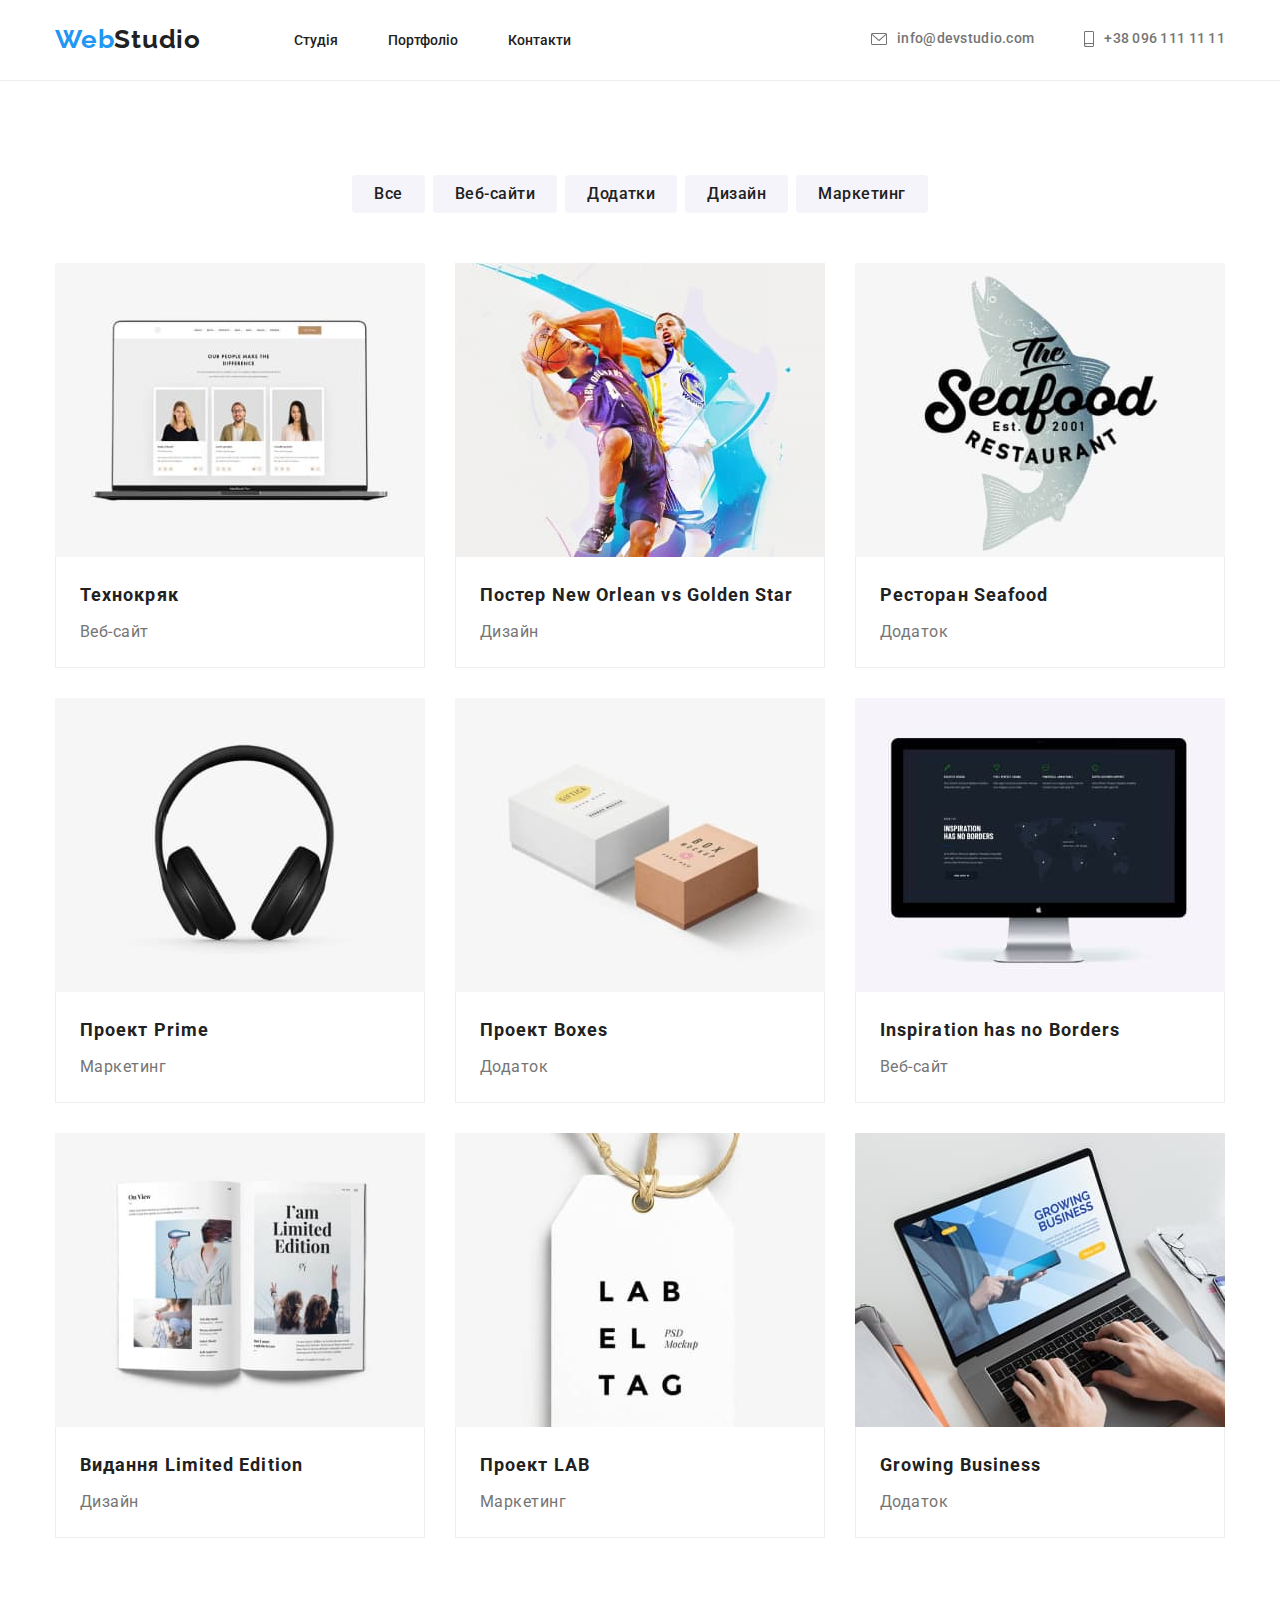
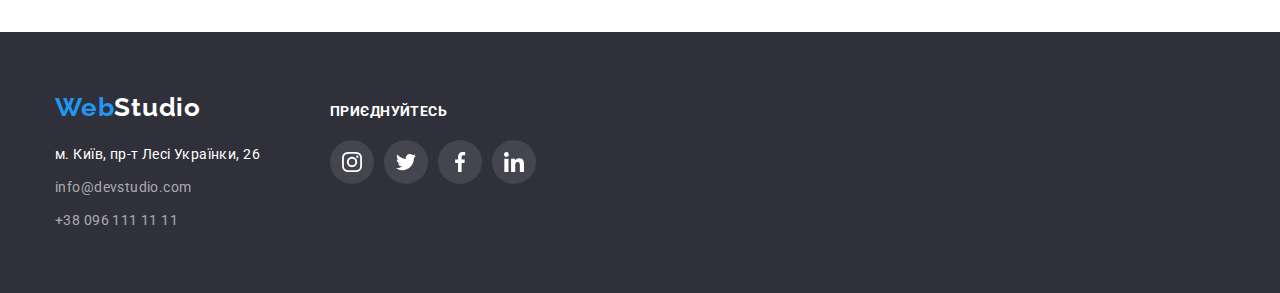
==== portfolio.html @ a6dc3de0 "copy files from hw 4" ====
<!DOCTYPE html>
<html lang="en">
<head>
    <meta charset="UTF-8">
    <meta http-equiv="X-UA-Compatible" content="IE=edge">
    <meta name="viewport" content="width=device-width, initial-scale=1.0">
    <title>WebStudio</title>
    <link rel="preconnect" href="https://fonts.googleapis.com">
    <link rel="preconnect" href="https://fonts.gstatic.com" crossorigin>
    <link href="https://fonts.googleapis.com/css2?family=Raleway:wght@700&family=Roboto:wght@400;500;700;900&display=swap"
        rel="stylesheet">
    <link rel="stylesheet" href="https://cdnjs.cloudflare.com/ajax/libs/modern-normalize/1.0.0/modern-normalize.min.css">
    <link rel="stylesheet" href="./css/styles.css">
</head>
<body>
    <!-- Шапка сторінки    -->
    <header class="header-section">
        <div class="container page-header">
            <a href="./index.html" class="main-title">Web<span class="title-textcolor">Studio</span></a>
            <nav class="navigation">
                <ul class="navigation-list">
                    <li class="nav-item"><a href="./index.html" class="navigation-link">Студія</a></li>
                    <li class="nav-item"><a href="./portfolio.html" class="navigation-link">Портфоліо</a></li>
                    <li class="nav-item"><a href="#" class="navigation-link">Контакти</a></li>
                </ul>
            </nav>
            <ul class="contact-header">
                <li class="nav-item">
                    <a href="mailto:info@devstudio.com" class="navigation-contact">
                        <svg class="icon-contact-header" width="16" height="12">
                            <use href="./images/icons.svg#icon-envelope"></use>
                        </svg>
                        info@devstudio.com
                    </a>
                </li>
                <li class="nav-item">
                    <a href="tel:+380961111111" class="navigation-contact">
                        <svg class="icon-contact-header" width="10" height="16">
                            <use href="./images/icons.svg#icon-smartphone"></use>
                        </svg>
                        +38 096 111 11 11
                    </a>
                </li>
            </ul>
        </div>
    </header>
    <!-- Основна частина сторінки    -->
    <main>
        <section class="section">
            <div class="container">
                <h1 class="visually-hidden">Проекти</h1>
                <ul class="button-list">
                    <li class="button-item"><button type="button" class="filtr-button">Все</button></li>
                    <li class="button-item"><button type="button" class="filtr-button">Веб-сайти</button></li>
                    <li class="button-item"><button type="button" class="filtr-button">Додатки</button></li>
                    <li class="button-item"><button type="button" class="filtr-button">Дизайн</button></li>
                    <li class="button-item"><button type="button" class="filtr-button">Маркетинг</button></li>
                </ul>
                <ul class="project-list">
                    <li class="project-item">
                        <img src="./images/img3.1opt.jpg" alt="Технокряк" width="370">
                        <div class="project-name-and-type">
                            <h2 class="project-name">Технокряк</h2>
                            <p class="project-type">Веб-сайт</p>
                        </div>
                    </li>
                    <li class="project-item">
                        <img src="./images/img3.2opt.jpg" alt="Постер New Orlean vs Golden Star" width="370">
                        <div class="project-name-and-type">
                            <h2 class="project-name">Постер New Orlean vs Golden Star</h2>
                            <p class="project-type">Дизайн</p>
                        </div>
                    </li>
                    <li class="project-item">
                        <img src="./images/img3.3opt.jpg" alt="Ресторан Seafood" width="370">
                        <div class="project-name-and-type">
                            <h2 class="project-name">Ресторан Seafood</h2>
                            <p class="project-type">Додаток</p>
                        </div>
                    </li>
                    <li class="project-item">
                        <img src="./images/img3.4opt.jpg" alt="Проект Prime" width="370">
                        <div class="project-name-and-type">
                            <h2 class="project-name">Проект Prime</h2>
                            <p class="project-type">Маркетинг</p>
                        </div>
                    </li>
                    <li class="project-item">
                        <img src="./images/img3.5opt.jpg" alt="Проект Boxes" width="370">
                        <div class="project-name-and-type">
                            <h2 class="project-name">Проект Boxes</h2>
                            <p class="project-type">Додаток</p>
                        </div>
                    </li>
                    <li class="project-item">
                        <img src="./images/img3.6opt.jpg" alt="Inspiration has no Borders" width="370">
                        <div class="project-name-and-type">
                            <h2 class="project-name">Inspiration has no Borders</h2>
                            <p class="project-type">Веб-сайт</p>
                        </div>
                    </li>
                    <li class="project-item">
                        <img src="./images/img3.7opt.jpg" alt="Видання Limited Edition" width="370">
                        <div class="project-name-and-type">
                            <h2 class="project-name">Видання Limited Edition</h2>
                            <p class="project-type">Дизайн</p>
                        </div>
                    </li>
                    <li class="project-item">
                        <img src="./images/img3.8opt.jpg" alt="Проект LAB" width="370">
                        <div class="project-name-and-type">
                            <h2 class="project-name">Проект LAB</h2>
                            <p class="project-type">Маркетинг</p>
                        </div>
                    </li>
                    <li class="project-item">
                        <img src="./images/img3.9opt.jpg" alt="Growing Business" width="370">
                        <div class="project-name-and-type">
                            <h2 class="project-name">Growing Business</h2>
                            <p class="project-type">Додаток</p>
                        </div>
                    </li>
                </ul>
            </div>
        </section>
    </main>
    <!-- Підвал сторінки    -->
    <footer class="footer-section">
        <div class="container footer-thumb">
            <div>
                <a href="./index.html" class="main-title">Web<span class="title-textfooter">Studio</span></a>
                <address class="footer-address">
                    <ul>
                        <li class="footer-item"><a href="https://goo.gl/maps/hZoYiyH5EYy9L1387" class="contact-address">м.
                                Київ, пр-т Лесі Українки, 26</a></li>
                        <li class="footer-item"><a href="mailto:info@devstudio.com"
                                class="contact-footer">info@devstudio.com</a></li>
                        <li class="footer-item"><a href="tel:+380961111111" class="contact-footer">+38 096 111 11 11</a>
                        </li>
                    </ul>
                </address>
            </div>
            <div class="join">
                <p class="join-title">Приєднуйтесь</p>
                <ul class="footer-social-link-list">
                    <li class="footer-social-link-item">
                        <a href="#" class="footer-social-link">
                            <svg class="icon-social-link" width="20" height="20">
                                <use href="./images/icons.svg#icon-instagram"></use>
                            </svg>
                        </a>
                    </li>
                    <li class="footer-social-link-item">
                        <a href="#" class="footer-social-link">
                            <svg class="icon-social-link" width="20" height="20">
                                <use href="./images/icons.svg#icon-twitter"></use>
                            </svg>
                        </a>
                    </li>
                    <li class="footer-social-link-item">
                        <a href="#" class="footer-social-link">
                            <svg class="icon-social-link" width="20" height="20">
                                <use href="./images/icons.svg#icon-facebook"></use>
                            </svg>
                        </a>
                    </li>
                    <li class="footer-social-link-item">
                        <a href="#" class="footer-social-link">
                            <svg class="icon-social-link" width="20" height="20">
                                <use href="./images/icons.svg#icon-linkedin"></use>
                            </svg>
                        </a>
                    </li>
                </ul>
            </div>
        </div>
    </footer>
</body>
</html>
---- css/styles.css ----
:root {
    --bluecolor: #2196f3;
    --whitecolor: #ffffff;
    --maincolor: #212121;
    --navcontactcolor: #757575;
    --backgroundcolordark: #2f303a;
    --backgroundcolorlight: #f5f4fa;
    --sociallink: #AFB1B8;
}
body {
    font-family: 'Roboto', sans-serif;
    color: var(--maincolor);
}
h1, h2, h3, p {
    margin: 0;
}
ul {
    margin: 0;
    padding: 0;
    list-style: none;
}
img {
    display: block;
    max-width: 100%;
    height: auto;
}
.container {
    width: 1200px;
    margin: 0 auto;
    padding: 0 15px;
}
.section {
    padding: 94px 0;
}
/*Класи для хедера*/
.header-section {
    border-bottom: 1px solid #EEEEEE;
}
.page-header {
    display: flex;
    align-items: center;
}
.page-header a {
    padding: 24px 0 25px 0;
}
.main-title {
    font-family: 'Raleway', sans-serif;
    color: var(--bluecolor);
    text-decoration: none;
    font-weight: 700;
    font-size: 26px;
    line-height: 1.19;
    letter-spacing: 0.03em;
}
.title-textcolor {
    color: var(--maincolor);
}
.navigation {
    margin: 0 0 0 93px;
}
.navigation-list {
    display: flex;
    margin: 0;
    padding: 0;
}
.nav-item:not(:first-child) {
    margin-left: 50px;
}
.navigation-link {
    color: var(--maincolor);
    text-decoration: none;
    font-weight: 500;
    font-size: 14px;
    line-height: 1.14;
    text-decoration: none;
}
.navigation-link:hover,
.navigation-link:focus,
.navigation-contact:hover,
.navigation-contact:focus {
    color: var(--bluecolor);
}
.navigation-contact {
    color: var(--navcontactcolor);
    text-decoration: none;
    font-weight: 500;
    font-size: 14px;
    line-height: 1.14;
    letter-spacing: 0.02em;
    display: flex;
}
.contact-header {
    margin: 0 0 0 auto;
    display: flex;
    padding: 0;
}
.icon-contact-header{
    align-self: center;
    margin-right: 10px;
    fill: currentColor;
}
/*Класи для хіросекшн*/
.hero {
    /*background: var(--backgroundcolordark);*/
    
    padding: 200px 0;
}
.overlay {
    max-width: 1600px;
    max-height: 600px;
    margin: 0 auto;
    background-image: linear-gradient(to right, rgba(47, 48, 58, 0.4), rgba(47, 48, 58, 0.4)), url('../images/overlay.jpg');
    background-repeat: no-repeat;
    background-position: center;
    background-size: cover;
}
.hero-title {
    color: var(--whitecolor);
    text-align: center;
    font-weight: 900;
    font-size: 44px;
    line-height: 1.36;
    letter-spacing: 0.06em;
    margin:0;
}
.main-button {
    display: block;
    cursor: pointer;
    background: var(--bluecolor);
    color: var(--whitecolor);
    padding: 10px 32px;
    font-weight: 700;
    font-size: 16px;
    line-height: 1.875;
    letter-spacing: 0.06em;
    border: 0;
    border-radius: 4px;
    box-shadow: 0px 4px 4px rgba(0, 0, 0, 0.15);
    margin: 30px auto 0 auto;
}
/*Класи для секцій Особливості та Чим ми займаємося*/
.visually-hidden {
    position: absolute;
    width: 1px;
    height: 1px;
    margin: -1px;
    border: 0;
    padding: 0;
    white-space: nowrap;
    clip-path: inset(100%);
    clip: rect(0 0 0 0);
    overflow: hidden;
}
.second-title {
    color: var(--maincolor);
    font-weight: 700;
    font-size: 36px;
    line-height: 1.16;
    letter-spacing: 0.03em;
    text-align: center;
    margin: 0;
    padding: 0;
}
.features-list {
    display: flex;
    padding: 0;
    margin: 0;
}
.features-thumb{
    background-color: var(--backgroundcolorlight);
    padding: 25px auto;
    height: 120px;
    display: flex;
    align-items: center;
    justify-content: center;
    margin-bottom: 30px;
}
.icon-features {
    fill: var(--maincolor);
}
.features-title {
    color: var(--maincolor);
    font-weight: 700;
    font-size: 14px;
    line-height: 1.14;
    letter-spacing: 0.03em;
    text-transform: uppercase;
}
.features-text {
    color: var(--navcontactcolor);
    font-size: 14px;
    line-height: 1.71;
    letter-spacing: 0.03em;
    margin-top: 10px;
}
.process-section {
    padding: 0 0 94px 0;
}
.process-img-list {
    display: flex;
    margin: 50px 0 0 0;
}
.features-item:not(:first-child),
.process-item:not(:first-child),
.team-item:not(:first-child) {
    margin-left: 30px;
}
/*Класи для секції Команда*/
.team {
    background-color: var(--backgroundcolorlight);
}
.team-list {
    display: flex;
    margin: 50px 0 0 0;
}
.team-item {
    background-color: var(--whitecolor);
    border-radius: 0px 0px 4px 4px;
    box-shadow: 0px 1px 3px rgba(0, 0, 0, 0.12), 0px 1px 1px rgba(0, 0, 0, 0.14), 0px 2px 1px rgba(0, 0, 0, 0.2);
}
.worker-and-position {
    padding: 30px 0;
}
.workers {
    color: var(--maincolor);
    font-weight: 500;
    font-size: 16px;
    line-height: 1.1875;
    letter-spacing: 0.03em;
    text-align: center;
    margin-bottom: 10px;
}
.position {
    color: var(--navcontactcolor);
    font-size: 16px;
    line-height: 1.19;
    letter-spacing: 0.03em;
    text-align: center;
    margin-bottom: 16px;
}
.worker-social-link-list {
    display: flex;
    justify-content: center;
}
.worker-social-link-item {
    width: 44px;
    height: 44px;
    margin-right: 10px;
}
.worker-social-link-item:nth-child(4) {
    margin-right: 0px;
}
.worker-social-link {
    color: var(--sociallink);
    width: 100%;
    height: 100%;
    display: flex;
    align-items: center;
    justify-content: center;
}
.icon-social-link {
    fill: currentColor;
}
.worker-social-link:hover,
.worker-social-link:focus {
    background-color: var(--bluecolor);
    border-radius: 50%;
    color: var(--whitecolor);
}
/*Класи для Постійні клієнти*/
.clients-list {
    margin-top: 50px;
    display: flex;
    justify-content: center;
}
.clients-item {
    width: 170px;
    height: 92px;
    margin-right: 30px;
}
.clients-item:nth-child(6) {
    margin-right: 0px;
}
.clients-link {
    color: var(--sociallink);
    width: 100%;
    height: 100%;
    display: flex;
    align-items: center;
    justify-content: center;
    border: 1px solid var(--sociallink);
    border-radius: 4px;
}
.icon-client {
   fill: currentColor; 
}
.clients-link:hover,
.clients-link:focus {
    border-color: var(--bluecolor);
    color: var(--bluecolor);
}
/*Класи для футера*/
.footer-section {
    background-color: var(--backgroundcolordark);
    padding: 60px 0;
}
.footer-thumb {
    display: flex;
}
.footer-address {
    margin-top: 20px;    
}
.join {
    margin-left: 70px;
    margin-top: 12px;
}
.join-title {
    font-family: 'Roboto';
    font-style: normal;
    font-weight: 700;
    font-size: 14px;
    line-height: 1.14;
    letter-spacing: 0.03em;
    text-transform: uppercase;
    color: var(--whitecolor);
    margin-bottom: 20px;
}
.footer-social-link-list {
    display: flex;
}
.footer-social-link-item {
    width: 44px;
    height: 44px;
    margin-right: 10px;
}
.footer-social-link-item:nth-child(4) {
    margin-right: 0px;
}
.footer-social-link {
    color: var(--whitecolor);
    width: 100%;
    height: 100%;
    display: flex;
    align-items: center;
    justify-content: center;
    border-radius: 50%;
    background: rgba(255, 255, 255, 0.1);
}
.footer-social-link:hover,
.footer-social-link:focus {
    background-color: var(--bluecolor);
}
/*Для всіх елементів починаючи з другого ставимо верхній маржин*/
.footer-item:nth-child(n+2) {
    margin-top: 9px;
}
.contact-address {
    color: var(--whitecolor);
    text-decoration: none;
    font-style: normal;
    font-size: 14px;
    line-height: 1.71;
    letter-spacing: 0.03em;
}
.contact-footer {
    color: rgba(255, 255, 255, 0.6);
    text-decoration: none;
    font-style: normal;
    font-size: 14px;
    line-height: 1.71;
    letter-spacing: 0.03em;
}
.title-textfooter {
    color: var(--whitecolor);
}
/*Класи для Портфоліо*/
.button-list {
    display: flex;
    justify-content: center;
    padding: 0;
    margin: 0;
}
.button-item:not(:first-child) {
    margin-left: 8px;
}
.filtr-button {
    cursor: pointer;
    background-color: #f5f4fa;
    color: var(--maincolor);
    font-weight: 500;
    font-size: 16px;
    line-height: 1.61;
    letter-spacing: 0.03em;
    border-radius: 4px;
    border-color: #ffffff;
    border-style: hidden;
    padding: 6px 22px 6px 22px;
}
.filtr-button:hover,
.filtr-button:focus {
    cursor: pointer;
    background-color: var(--bluecolor);
    color: var(--whitecolor);
    box-shadow: 0px 1px 1px rgba(0, 0, 0, 0.12), 0px 4px 4px rgba(0, 0, 0, 0.06), 1px 4px 6px rgba(0, 0, 0, 0.16);
}
.project-list {
    display: flex;
    flex-wrap: wrap;
    justify-content: center;
    padding: 0;
    margin-top: 50px;
}
/*Визначаємо лівий маржин по замовчуванню*/
.project-item {
    margin-left: 30px;
    max-width: 370px;
}
.project-item:hover {
    box-shadow: 0px 1px 1px rgba(0, 0, 0, 0.12), 0px 4px 4px rgba(0, 0, 0, 0.06), 1px 4px 6px rgba(0, 0, 0, 0.16);
}
/*Кожен третій починаючи з першого обнуляємо лівий маржин визначений вище*/
.project-item:nth-child(3n+1) {
    margin: 0;
}
/*Для всіх проектів починаючи з четвертого ставимо верхній маржин*/
.project-item:nth-child(n+4) {
    margin-top: 30px;
}
.project-name-and-type {
    padding: 20px 24px;
    border-left: 1px solid #EEEEEE;
    border-bottom: 1px solid #EEEEEE;
    border-right: 1px solid #EEEEEE;
}
.project-name {
    color: var(--maincolor);
    font-weight: 700;
    font-size: 18px;
    line-height: 2.0;
    letter-spacing: 0.06em;
    margin-bottom: 4px;
}
.project-type {
    color: var(--navcontactcolor);
    font-size: 16px;
    line-height: 1.88;
    letter-spacing: 0.03em;
}
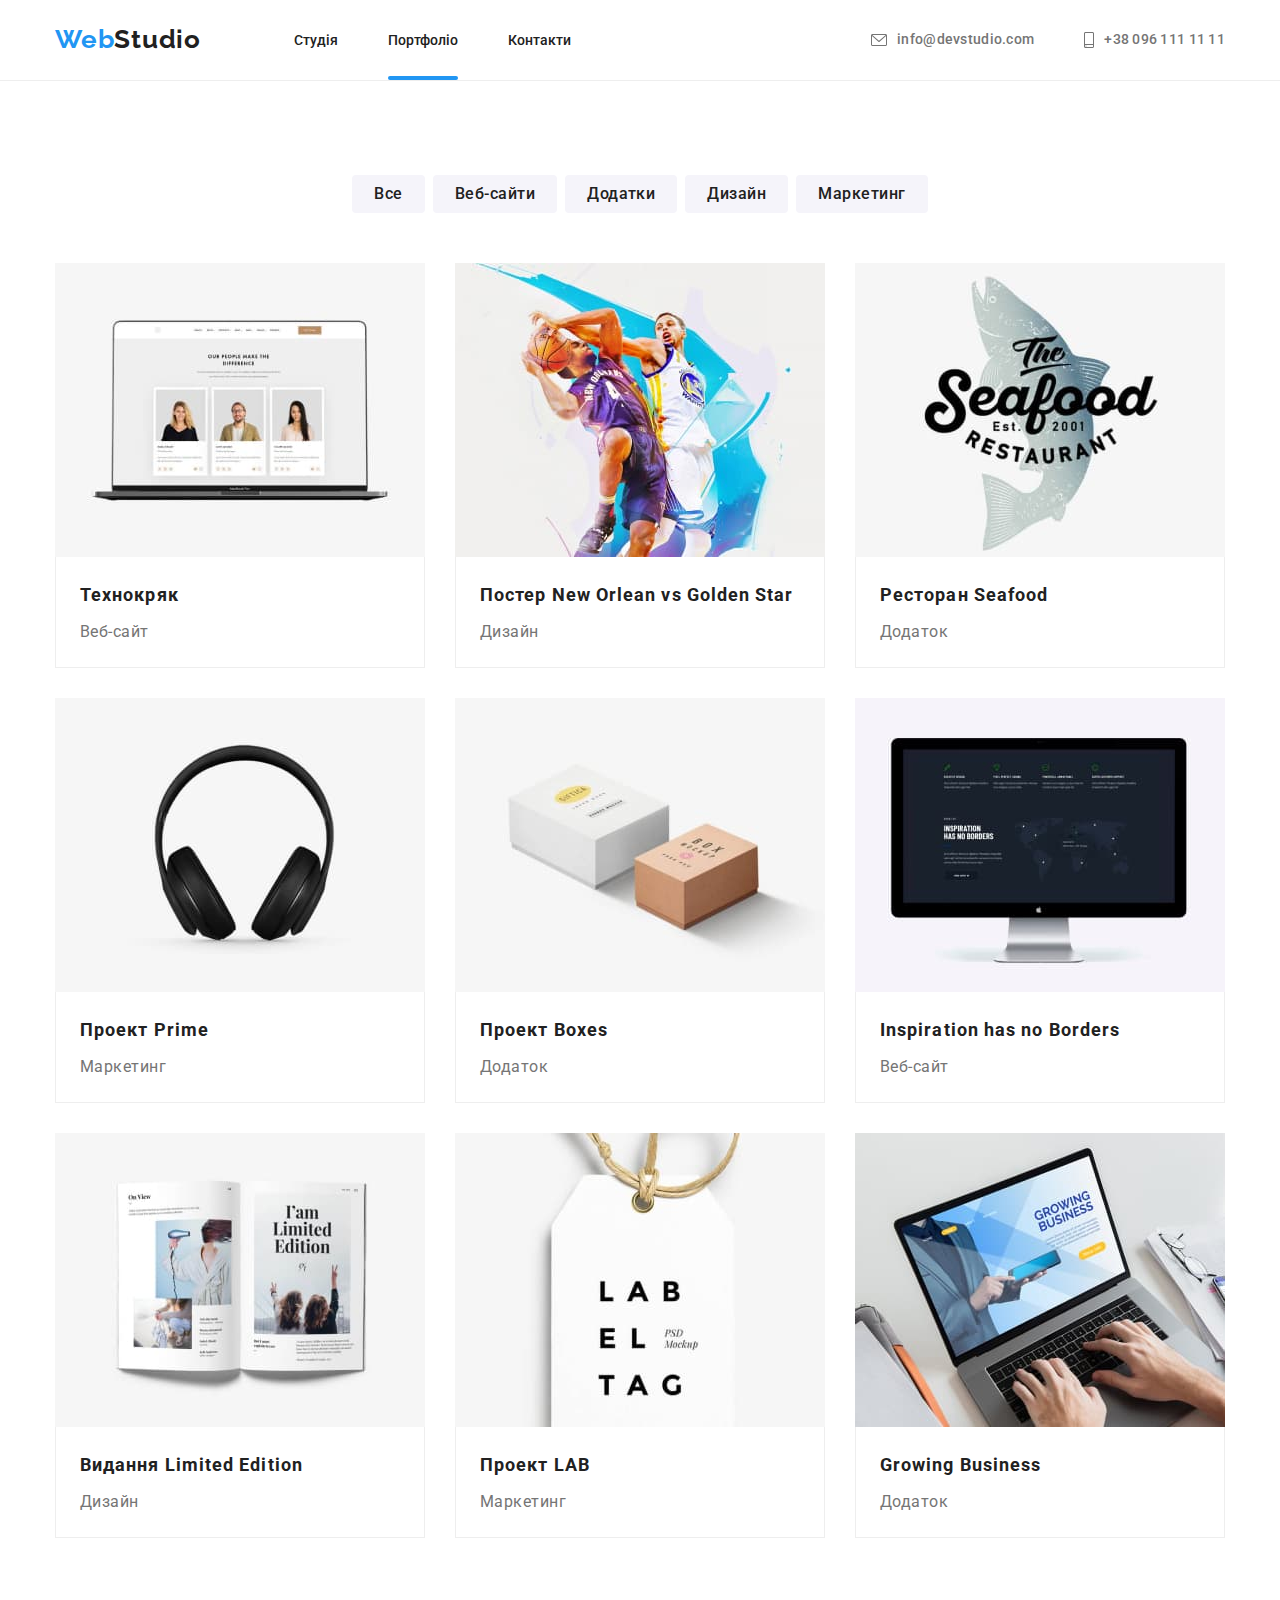
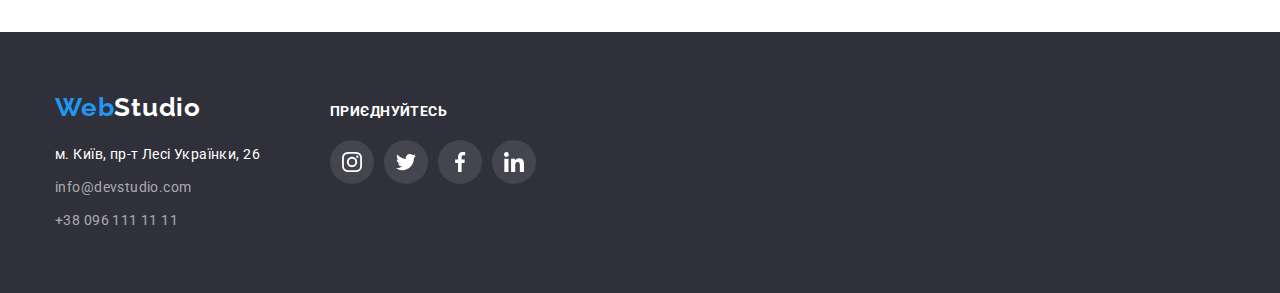
==== commit e9661922: "main-page-active" ====
--- a/portfolio.html
+++ b/portfolio.html
@@ -20,7 +20,7 @@
             <nav class="navigation">
                 <ul class="navigation-list">
                     <li class="nav-item"><a href="./index.html" class="navigation-link">Студія</a></li>
-                    <li class="nav-item"><a href="./portfolio.html" class="navigation-link">Портфоліо</a></li>
+                    <li class="nav-item"><a href="./portfolio.html" class="navigation-link main-page-active">Портфоліо</a></li>
                     <li class="nav-item"><a href="#" class="navigation-link">Контакти</a></li>
                 </ul>
             </nav>
@@ -58,63 +58,115 @@
                 </ul>
                 <ul class="project-list">
                     <li class="project-item">
-                        <img src="./images/img3.1opt.jpg" alt="Технокряк" width="370">
+                        <div class="project-image">
+                            <img src="./images/img3.1opt.jpg" alt="Технокряк" width="370">
+                            <div class="project-hover-thumb">
+                                <p class="project-hover-text">Ресурс пропонує комплексні рішення з різним рівнем функціоналу і сервісів. Все це дозволить відвідувачу отримати вичерпні дані про компанію чи фізичну особу</p>
+                            </div>
+                        </div>
                         <div class="project-name-and-type">
                             <h2 class="project-name">Технокряк</h2>
                             <p class="project-type">Веб-сайт</p>
                         </div>
                     </li>
                     <li class="project-item">
-                        <img src="./images/img3.2opt.jpg" alt="Постер New Orlean vs Golden Star" width="370">
+                        <div class="project-image">
+                            <img src="./images/img3.2opt.jpg" alt="Постер New Orlean vs Golden Star" width="370">
+                            <div class="project-hover-thumb">
+                                <p class="project-hover-text">Ресурс пропонує комплексні рішення з різним рівнем функціоналу і сервісів. Все це дозволить відвідувачу отримати вичерпні дані про компанію чи фізичну особу</p>
+                            </div>
+                        </div>
                         <div class="project-name-and-type">
                             <h2 class="project-name">Постер New Orlean vs Golden Star</h2>
                             <p class="project-type">Дизайн</p>
                         </div>
                     </li>
                     <li class="project-item">
-                        <img src="./images/img3.3opt.jpg" alt="Ресторан Seafood" width="370">
+                        <div class="project-image">
+                            <img src="./images/img3.3opt.jpg" alt="Ресторан Seafood" width="370">
+                            <div class="project-hover-thumb">
+                                <p class="project-hover-text">Ресурс пропонує комплексні рішення з різним рівнем функціоналу і сервісів. Все це
+                                    дозволить відвідувачу отримати вичерпні дані про компанію чи фізичну особу</p>
+                            </div>
+                        </div>
                         <div class="project-name-and-type">
                             <h2 class="project-name">Ресторан Seafood</h2>
                             <p class="project-type">Додаток</p>
                         </div>
                     </li>
                     <li class="project-item">
-                        <img src="./images/img3.4opt.jpg" alt="Проект Prime" width="370">
+                        <div class="project-image">
+                            <img src="./images/img3.4opt.jpg" alt="Проект Prime" width="370">
+                            <div class="project-hover-thumb">
+                                <p class="project-hover-text">Ресурс пропонує комплексні рішення з різним рівнем функціоналу і сервісів. Все це
+                                    дозволить відвідувачу отримати вичерпні дані про компанію чи фізичну особу</p>
+                            </div>
+                        </div>
                         <div class="project-name-and-type">
                             <h2 class="project-name">Проект Prime</h2>
                             <p class="project-type">Маркетинг</p>
                         </div>
                     </li>
                     <li class="project-item">
-                        <img src="./images/img3.5opt.jpg" alt="Проект Boxes" width="370">
+                        <div class="project-image">
+                            <img src="./images/img3.5opt.jpg" alt="Проект Boxes" width="370">
+                            <div class="project-hover-thumb">
+                                <p class="project-hover-text">Ресурс пропонує комплексні рішення з різним рівнем функціоналу і сервісів. Все це
+                                    дозволить відвідувачу отримати вичерпні дані про компанію чи фізичну особу</p>
+                            </div>
+                        </div>
                         <div class="project-name-and-type">
                             <h2 class="project-name">Проект Boxes</h2>
                             <p class="project-type">Додаток</p>
                         </div>
                     </li>
                     <li class="project-item">
-                        <img src="./images/img3.6opt.jpg" alt="Inspiration has no Borders" width="370">
+                        <div class="project-image">
+                            <img src="./images/img3.6opt.jpg" alt="Inspiration has no Borders" width="370">
+                            <div class="project-hover-thumb">
+                                <p class="project-hover-text">Ресурс пропонує комплексні рішення з різним рівнем функціоналу і сервісів. Все це
+                                    дозволить відвідувачу отримати вичерпні дані про компанію чи фізичну особу</p>
+                            </div>
+                        </div>
                         <div class="project-name-and-type">
                             <h2 class="project-name">Inspiration has no Borders</h2>
                             <p class="project-type">Веб-сайт</p>
                         </div>
                     </li>
                     <li class="project-item">
-                        <img src="./images/img3.7opt.jpg" alt="Видання Limited Edition" width="370">
+                        <div class="project-image">
+                            <img src="./images/img3.7opt.jpg" alt="Видання Limited Edition" width="370">
+                            <div class="project-hover-thumb">
+                                <p class="project-hover-text">Ресурс пропонує комплексні рішення з різним рівнем функціоналу і сервісів. Все це
+                                    дозволить відвідувачу отримати вичерпні дані про компанію чи фізичну особу</p>
+                            </div>
+                        </div>
                         <div class="project-name-and-type">
                             <h2 class="project-name">Видання Limited Edition</h2>
                             <p class="project-type">Дизайн</p>
                         </div>
                     </li>
                     <li class="project-item">
-                        <img src="./images/img3.8opt.jpg" alt="Проект LAB" width="370">
+                        <div class="project-image">
+                            <img src="./images/img3.8opt.jpg" alt="Проект LAB" width="370">
+                            <div class="project-hover-thumb">
+                                <p class="project-hover-text">Ресурс пропонує комплексні рішення з різним рівнем функціоналу і сервісів. Все це
+                                    дозволить відвідувачу отримати вичерпні дані про компанію чи фізичну особу</p>
+                            </div>
+                        </div>
                         <div class="project-name-and-type">
                             <h2 class="project-name">Проект LAB</h2>
                             <p class="project-type">Маркетинг</p>
                         </div>
                     </li>
                     <li class="project-item">
-                        <img src="./images/img3.9opt.jpg" alt="Growing Business" width="370">
+                        <div class="project-image">
+                            <img src="./images/img3.9opt.jpg" alt="Growing Business" width="370">
+                            <div class="project-hover-thumb">
+                                <p class="project-hover-text">Ресурс пропонує комплексні рішення з різним рівнем функціоналу і сервісів. Все це
+                                    дозволить відвідувачу отримати вичерпні дані про компанію чи фізичну особу</p>
+                            </div>
+                        </div>
                         <div class="project-name-and-type">
                             <h2 class="project-name">Growing Business</h2>
                             <p class="project-type">Додаток</p>
--- a/css/styles.css
+++ b/css/styles.css
@@ -40,7 +40,7 @@
     display: flex;
     align-items: center;
 }
-.page-header a {
+.page-header>a {
     padding: 24px 0 25px 0;
 }
 .main-title {
@@ -67,12 +67,24 @@
     margin-left: 50px;
 }
 .navigation-link {
+    position: relative;
     color: var(--maincolor);
     text-decoration: none;
     font-weight: 500;
     font-size: 14px;
     line-height: 1.14;
     text-decoration: none;
+    padding: 32px 0px;
+}
+.main-page-active.navigation-link::after {
+    position: absolute;
+    bottom: 0;
+    display: block;
+    content: '';
+    width: 100%;
+    height: 4px;
+    background-color: var(--bluecolor);
+    border-radius: 2px;
 }
 .navigation-link:hover,
 .navigation-link:focus,
@@ -205,6 +217,30 @@
 .team-item:not(:first-child) {
     margin-left: 30px;
 }
+.process-item {
+    position: relative;
+}
+.process-item-thumb {
+    display: flex;
+    justify-content: center;
+    align-items: center;
+    position: absolute;
+    bottom: 0;
+    left: 0;
+    width: 100%;
+    height: 70px;
+    background: rgba(47, 48, 58, 0.8);
+}
+.process-item-text {
+    text-transform: uppercase;
+    font-family: 'Roboto';
+    font-weight: 700;
+    font-size: 14px;
+    line-height: 1.14;
+    text-align: center;
+    letter-spacing: 0.03em;
+    color: var(--whitecolor);
+}
 /*Класи для секції Команда*/
 .team {
     background-color: var(--backgroundcolorlight);
@@ -445,4 +481,43 @@
     font-size: 16px;
     line-height: 1.88;
     letter-spacing: 0.03em;
+}
+.project-image {
+    position: relative;
+    overflow: hidden;
+}
+.project-hover-thumb {
+    position: absolute;
+    width: 100%;
+    height: 100%;
+    padding: 63px 24px;
+    top: 0;
+    left: 0;
+    opacity: 0;
+}
+.project-image::before {
+    display: inline-block;
+    content: "";
+    position: absolute;
+    width: 100%;
+    height: 100%;
+    top: 0;
+    left: 0;
+    background-color: rgba(33, 150, 243, 0.9);
+    transform: translateY(100%);
+    transition: transform 250ms cubic-bezier(0.4, 0, 0.2, 1);
+}
+.project-hover-text {
+    font-family: 'Roboto';
+    font-weight: 400;
+    font-size: 18px;
+    line-height: 1.56;
+    letter-spacing: 0.03em;
+    color: var(--whitecolor)
+}
+.project-item:hover .project-hover-thumb{
+    opacity: 1;
+}
+.project-item:hover .project-image::before {
+    transform: translateY(0);
 }